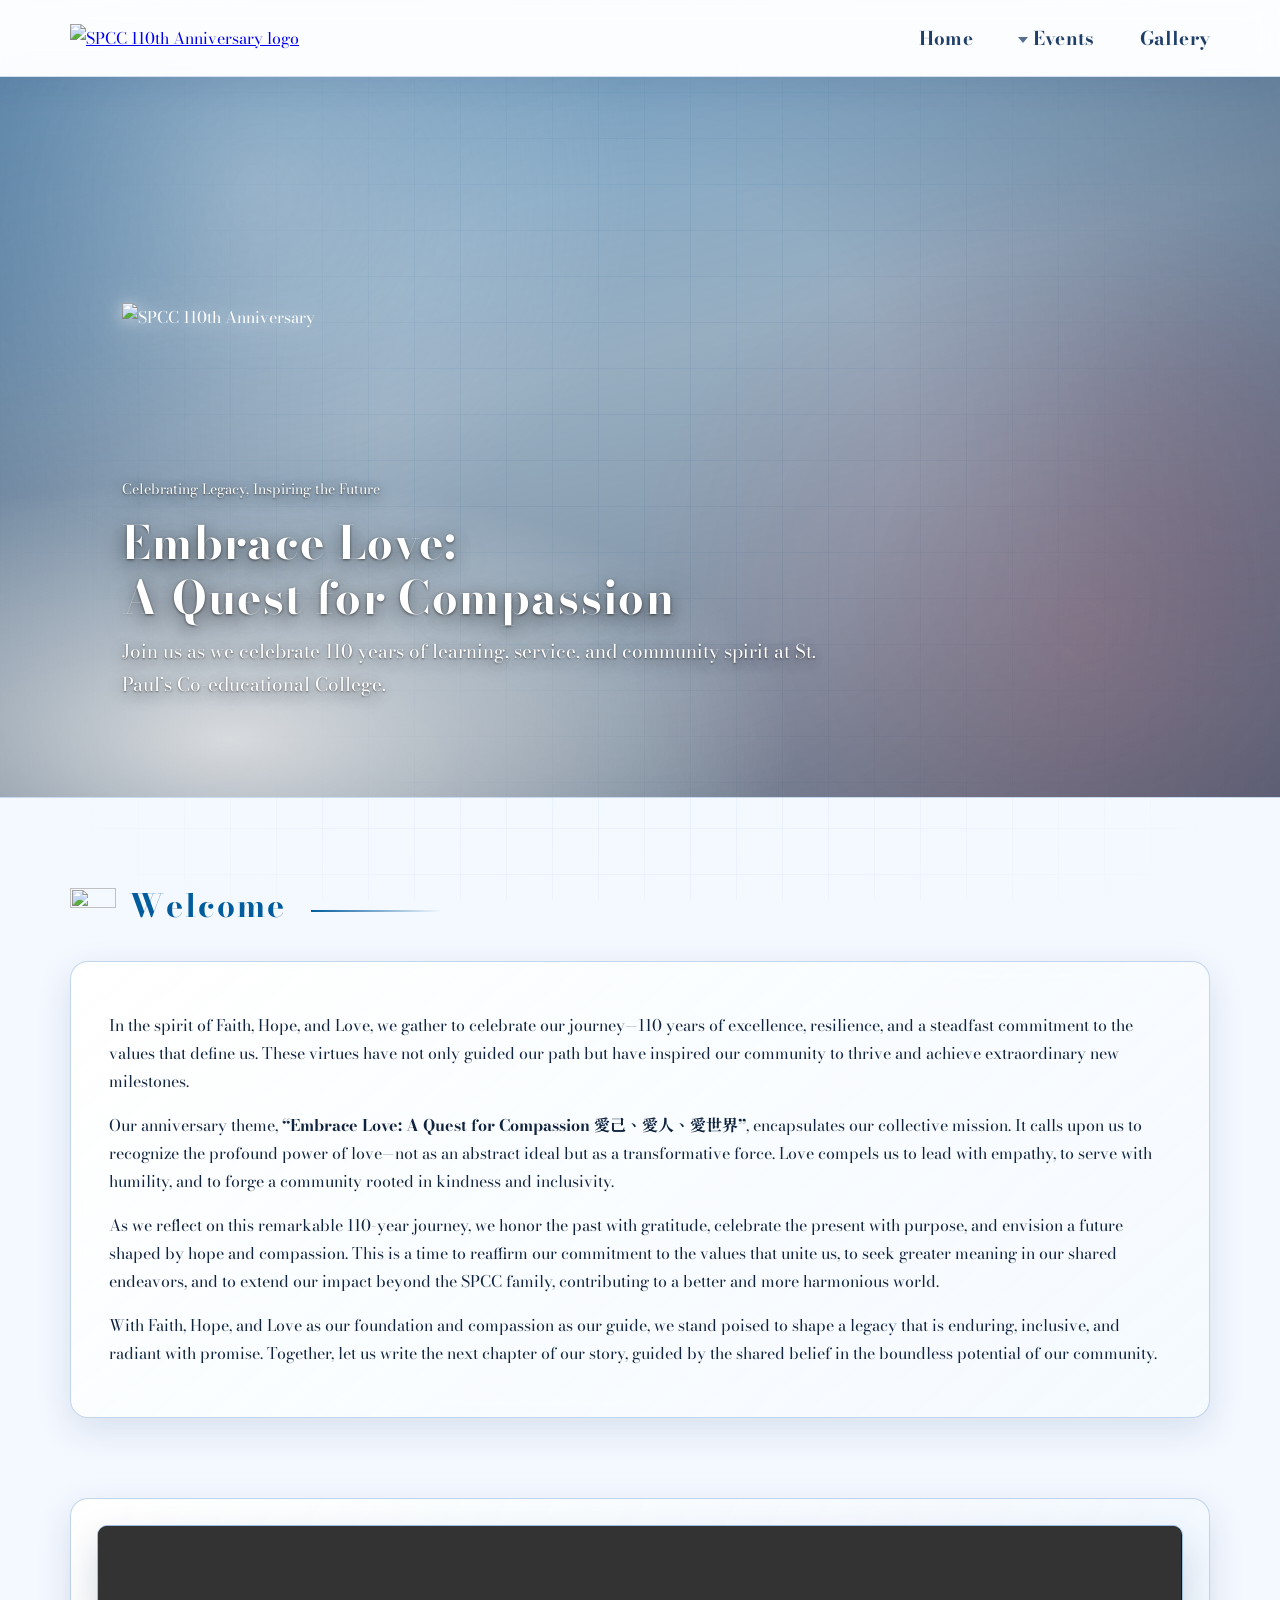
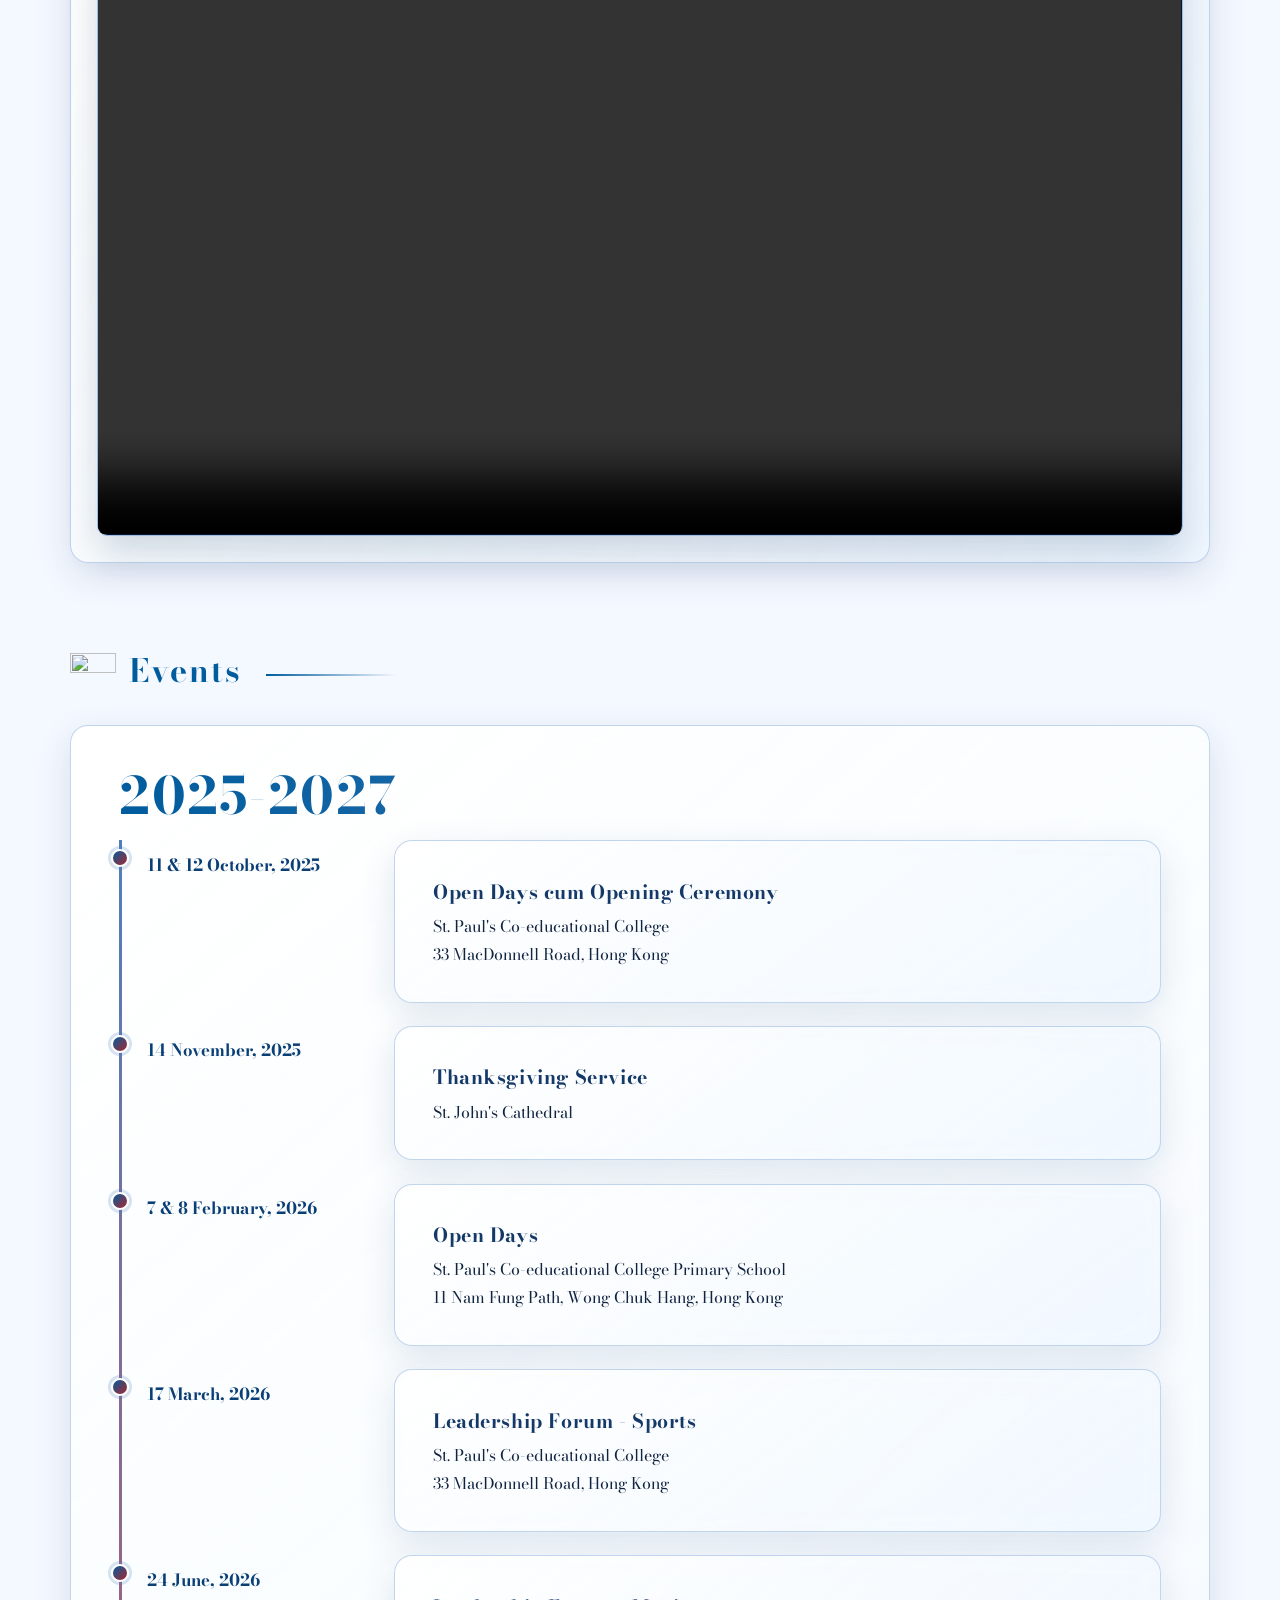
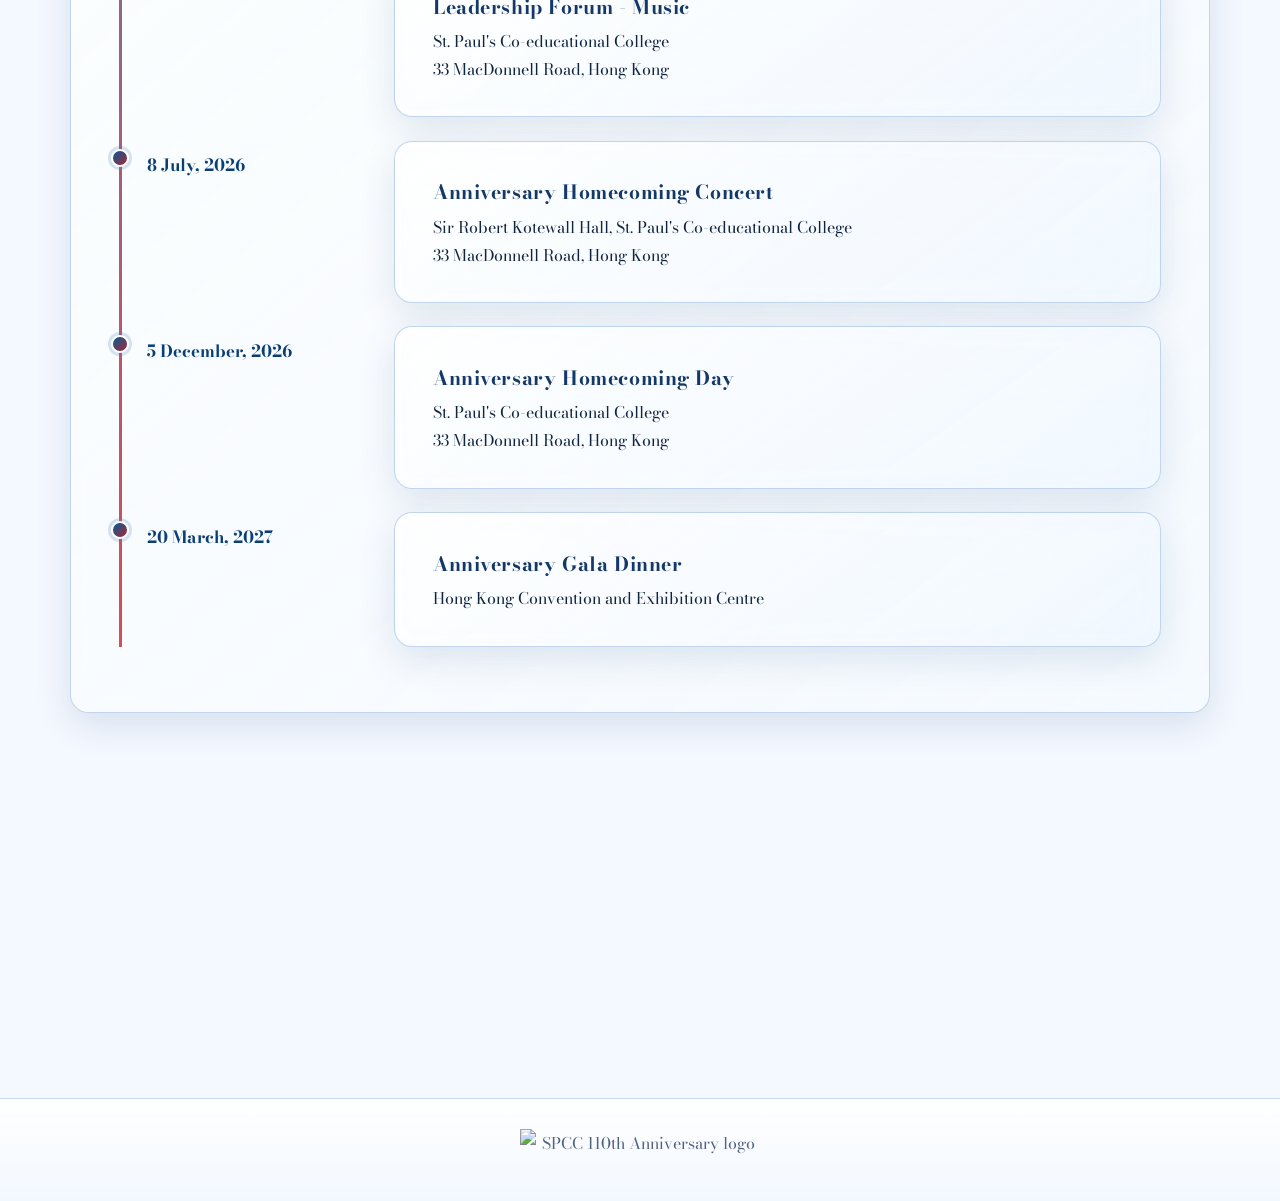
==== index.html @ d629d533 "1" ====
<!DOCTYPE html>
<html lang="zh-Hant">
<head>
  <meta charset="UTF-8" />
  <meta name="viewport" content="width=device-width, initial-scale=1.0" />
  <meta http-equiv="Content-Language" content="zh-Hant,en" />
  <title>SPCC 110th Anniversary Celebrations</title>
  <link rel="preconnect" href="https://fonts.googleapis.com" />
  <link rel="preconnect" href="https://fonts.gstatic.com" crossorigin />
  <link
    href="https://fonts.googleapis.com/css2?family=Bodoni+Moda:ital,opsz,wght@0,6..96,400;0,6..96,500;0,6..96,600;0,6..96,700;1,6..96,400&family=Noto+Serif+HK:wght@400;500;600;700&display=swap"
    rel="stylesheet"
  />
  <link rel="icon" type="image/png" href="assets/branding/logo-square-red.png" />
  <link rel="shortcut icon" href="assets/branding/logo-square-red.png" />
  <link rel="apple-touch-icon" href="assets/branding/logo-square-red.png" />
  <link rel="stylesheet" href="styles.css" />
</head>
<body>
  <div class="bg-orb orb-one" aria-hidden="true"></div>
  <div class="bg-orb orb-two" aria-hidden="true"></div>
  <div class="bg-grid" aria-hidden="true"></div>

  <header class="site-header">
    <div class="nav-backdrop" aria-hidden="true"></div>
    <div class="container header-inner">
      <a class="brand" href="index.html" aria-label="Go to home page">
        <img
          class="brand-logo"
          src="assets/branding/logo-wide.png"
          alt="SPCC 110th Anniversary logo"
        />
      </a>
      <button
        type="button"
        class="nav-toggle"
        id="nav-toggle"
        aria-expanded="false"
        aria-controls="site-nav"
        aria-label="Open menu"
      >
        <span class="nav-toggle-bars" aria-hidden="true">
          <span></span>
          <span></span>
          <span></span>
        </span>
      </button>
      <nav id="site-nav" class="main-nav" aria-label="Primary">
        <a href="index.html">Home</a>
        <div class="nav-dropdown">
          <button
            type="button"
            class="nav-dropdown-trigger"
            aria-haspopup="true"
            aria-expanded="false"
            aria-controls="events-submenu"
          >
            Events
          </button>
          <ul id="events-submenu" class="nav-dropdown-menu" role="list">
            <li><a href="openday.html">Open Day</a></li>
            <li><a href="leadershipforum-sports.html">Leadership Forum &mdash; Sports</a></li>
            <li><a href="leadershipforum-music.html">Leadership Forum &mdash; Music</a></li>
            <li><span class="nav-dropdown-note">Anniversary Homecoming Concert (coming soon)</span></li>
            
          </ul>
        </div>
        <a href="gallery/index.html">Gallery</a>
      </nav>
    </div>
  </header>

  <main>
    <section class="hero reveal is-visible">
      <div class="overlay"></div>
      <div class="container hero-content">
        <img
          class="hero-mark"
          src="assets/branding/logo-square-red.png"
          alt="SPCC 110th Anniversary"
          width="3334"
          height="2638"
        />
        <p class="hero-kicker">Celebrating Legacy, Inspiring the Future</p>
        <h2>Embrace Love:<br />A Quest for Compassion</h2>
        <p>
          Join us as we celebrate 110 years of learning, service, and community
          spirit at St. Paul&rsquo;s Co-educational College.
        </p>
      </div>
    </section>

    <section id="welcome" class="container section reveal">
      <div class="section-title">
        <img
          class="section-title-icon"
          src="assets/branding/logo-square-red.png"
          alt=""
          width="64"
          height="51"
          decoding="async"
        />
        <h3>Welcome</h3>
      </div>
      <article class="card welcome-card">
        <p>
          In the spirit of Faith, Hope, and Love, we gather to celebrate our
          journey&mdash;110 years of excellence, resilience, and a steadfast
          commitment to the values that define us. These virtues have not only
          guided our path but have inspired our community to thrive and achieve
          extraordinary new milestones.
        </p>
        <p>
          Our anniversary theme,
          <strong lang="zh-Hant">&ldquo;Embrace Love: A Quest for Compassion 愛己、愛人、愛世界&rdquo;</strong>,
          encapsulates our collective mission. It calls upon us to recognize the
          profound power of love&mdash;not as an
          abstract ideal but as a transformative force. Love compels us to lead
          with empathy, to serve with humility, and to forge a community rooted
          in kindness and inclusivity.
        </p>
        <p>
          As we reflect on this remarkable 110-year journey, we honor the past
          with gratitude, celebrate the present with purpose, and envision a
          future shaped by hope and compassion. This is a time to reaffirm our
          commitment to the values that unite us, to seek greater meaning in
          our shared endeavors, and to extend our impact beyond the SPCC
          family, contributing to a better and more harmonious world.
        </p>
        <p>
          With Faith, Hope, and Love as our foundation and compassion as our
          guide, we stand poised to shape a legacy that is enduring, inclusive,
          and radiant with promise. Together, let us write the next chapter of
          our story, guided by the shared belief in the boundless potential of
          our community.
        </p>
      </article>
    </section>

    <section class="container section reveal" id="theme-song">
      <div class="card video-card">
        <div class="video-wrapper">
          <video
            autoplay
            muted
            controls
            playsinline
            preload="metadata"
            title="SPCC 110th Anniversary Theme Song"
          >
            <source
              src="assets/Embrace%20love%20website%20final.mp4"
              type="video/mp4"
            />
          </video>
        </div>
      </div>
    </section>

    <section id="events-preview" class="container section reveal">
      <div class="section-title">
        <img
          class="section-title-icon"
          src="assets/branding/logo-square-red.png"
          alt=""
          width="64"
          height="51"
          decoding="async"
        />
        <h3>Events</h3>
      </div>
      <article class="card">
        <h4 class="events-range">2025-2027</h4>
        <ol class="timeline events-timeline">
          <li class="timeline-item">
            <div class="timeline-date">11 &amp; 12 October, 2025</div>
            <div class="timeline-content card">
              <h4>Open Days cum Opening Ceremony</h4>
              <p>St. Paul's Co-educational College<br />33 MacDonnell Road, Hong Kong</p>
            </div>
          </li>
          <li class="timeline-item">
            <div class="timeline-date">14 November, 2025</div>
            <div class="timeline-content card">
              <h4>Thanksgiving Service</h4>
              <p>St. John's Cathedral</p>
            </div>
          </li>
          <li class="timeline-item">
            <div class="timeline-date">7 &amp; 8 February, 2026</div>
            <div class="timeline-content card">
              <h4>Open Days</h4>
              <p>
                St. Paul's Co-educational College Primary School<br />11 Nam Fung Path, Wong Chuk Hang,
                Hong Kong
              </p>
            </div>
          </li>
          <li class="timeline-item">
            <div class="timeline-date">17 March, 2026</div>
            <div class="timeline-content card">
              <h4>Leadership Forum - Sports</h4>
              <p>St. Paul's Co-educational College<br />33 MacDonnell Road, Hong Kong</p>
            </div>
          </li>
          <li class="timeline-item">
            <div class="timeline-date">24 June, 2026</div>
            <div class="timeline-content card">
              <h4>Leadership Forum - Music</h4>
              <p>St. Paul's Co-educational College<br />33 MacDonnell Road, Hong Kong</p>
            </div>
          </li>
          <li class="timeline-item">
            <div class="timeline-date">8 July, 2026</div>
            <div class="timeline-content card">
              <h4>Anniversary Homecoming Concert</h4>
              <p>
                Sir Robert Kotewall Hall, St. Paul's Co-educational College<br />33 MacDonnell Road,
                Hong Kong
              </p>
            </div>
          </li>
          <li class="timeline-item">
            <div class="timeline-date">5 December, 2026</div>
            <div class="timeline-content card">
              <h4>Anniversary Homecoming Day</h4>
              <p>St. Paul's Co-educational College<br />33 MacDonnell Road, Hong Kong</p>
            </div>
          </li>
          <li class="timeline-item">
            <div class="timeline-date">20 March, 2027</div>
            <div class="timeline-content card">
              <h4>Anniversary Gala Dinner</h4>
              <p>Hong Kong Convention and Exhibition Centre</p>
            </div>
          </li>
        </ol>
      </article>
    </section>

    <section id="contact" class="section section-contact reveal" aria-label="Contact">
      <div class="section-contact__panel">
        <div class="contact-split">
          <div class="contact-split__brand">
            <img
              class="contact-official-logo"
              src="assets/branding/logo-footer-spcc.png"
              alt="St. Paul&rsquo;s Co-educational College &mdash; official emblem and name"
              width="890"
              height="340"
            />
          </div>
          <div class="contact-split__info">
            <ul class="contact-list">
              <li>
                <span class="contact-icon" aria-hidden="true">
                  <svg xmlns="http://www.w3.org/2000/svg" width="22" height="22" viewBox="0 0 24 24" fill="none" stroke="currentColor" stroke-width="2" stroke-linecap="round" stroke-linejoin="round"><path d="M20 10c0 6-8 12-8 12s-8-6-8-12a8 8 0 0 1 16 0Z"/><circle cx="12" cy="10" r="3"/></svg>
                </span>
                <span>33 MacDonnell Road</span>
              </li>
              <li>
                <span class="contact-icon" aria-hidden="true">
                  <svg xmlns="http://www.w3.org/2000/svg" width="22" height="22" viewBox="0 0 24 24" fill="none" stroke="currentColor" stroke-width="2" stroke-linecap="round" stroke-linejoin="round"><rect width="20" height="16" x="2" y="4" rx="2"/><path d="m22 7-8.97 5.7a1.94 1.94 0 0 1-2.06 0L2 7"/></svg>
                </span>
                <a href="mailto:spcc110@spcc.edu.hk">spcc110@spcc.edu.hk</a>
              </li>
              <li>
                <span class="contact-icon" aria-hidden="true">
                  <svg xmlns="http://www.w3.org/2000/svg" width="22" height="22" viewBox="0 0 24 24" fill="none" stroke="currentColor" stroke-width="2" stroke-linecap="round" stroke-linejoin="round"><circle cx="12" cy="12" r="10"/><path d="M12 2a14.5 14.5 0 0 0 0 20 14.5 14.5 0 0 0 0-20"/><path d="M2 12h20"/></svg>
                </span>
                <a href="https://spcc.edu.hk" target="_blank" rel="noopener noreferrer">spcc.edu.hk</a>
              </li>
            </ul>
          </div>
        </div>
      </div>
    </section>
  </main>

  <footer class="site-footer">
    <div class="container">
      <img
        class="footer-logo"
        src="assets/branding/logo-wide.png"
        alt="SPCC 110th Anniversary logo"
      />
    </div>
  </footer>

  <script src="script.js"></script>
</body>
</html>
---- styles.css ----
:root {
  --bg: #f4f8ff;
  --text: #10233f;
  --muted: #4f6180;
  --primary: #005c9d;
  --primary-light: #4e7fbb;
  --primary-deep: #0a3f76;
  --accent: #a8262f;
  --accent-soft: #d54d5a;
  --surface: #ffffff;
  --line: #c8d9f0;
  --font-bodoni: "Bodoni Moda", "Bodoni MT", "Libre Bodoni", Didot,
    "PingFang TC", "Microsoft JhengHei", "Noto Serif HK", serif;
  --font-body: var(--font-bodoni);
  /* Slower, softer motion (scroll reveals, hero, UI) */
  --motion-reveal: 1200ms;
  --motion-reveal-ease: cubic-bezier(0.2, 1, 0.22, 1);
  --motion-hero-enter: 1400ms;
  --motion-hero-enter-ease: cubic-bezier(0.23, 1, 0.32, 1);
  --motion-logo-float: 10s;
  --motion-drift: 28s;
  --motion-tab-panel: 450ms;
  --motion-nav-drawer: 420ms;
  --motion-nav-fade: 340ms;
  --motion-nav-dropdown: 320ms;
  --motion-card-hover: 420ms;
  --motion-header: 380ms;
}

* {
  box-sizing: border-box;
}

body {
  margin: 0;
  font-family: var(--font-body);
  font-weight: 400;
  color: var(--text);
  background-color: var(--bg);
  background-image: linear-gradient(rgba(244, 248, 255, 0.46), rgba(244, 248, 255, 0.52)),
    url("assets/branding/theme-bg-blue.png");
  background-repeat: no-repeat, repeat;
  background-size: auto, 560px auto;
  background-attachment: scroll, scroll;
  background-position: center top, left top;
  line-height: 1.75;
  overflow-x: hidden;
  scroll-behavior: smooth;
  text-rendering: optimizeLegibility;
}

h1,
h2,
h3,
h4 {
  font-family: var(--font-bodoni);
  font-weight: 700;
  letter-spacing: 0.03em;
}

.container {
  width: 100%;
  max-width: min(1140px, 94vw);
  margin: 0 auto;
  padding-left: clamp(1.5rem, 5.5vw, 3.25rem);
  padding-right: clamp(1.5rem, 5.5vw, 3.25rem);
  box-sizing: border-box;
}

.bg-orb {
  position: fixed;
  z-index: -3;
  filter: blur(60px);
  opacity: 0.1;
  pointer-events: none;
  animation: drift var(--motion-drift) ease-in-out infinite alternate;
}

.orb-one {
  width: 340px;
  height: 340px;
  left: -120px;
  top: 90px;
  background: radial-gradient(circle, #1f8fff 0%, #005c9d 52%, transparent 70%);
}

.orb-two {
  width: 370px;
  height: 370px;
  right: -140px;
  top: 280px;
  background: radial-gradient(circle, #d73a45 0%, #a8262f 55%, transparent 74%);
  animation-delay: 3s;
}

.bg-grid {
  position: fixed;
  inset: 0;
  z-index: -4;
  background-image: linear-gradient(rgba(0, 92, 157, 0.06) 1px, transparent 1px),
    linear-gradient(90deg, rgba(0, 92, 157, 0.06) 1px, transparent 1px);
  background-size: 46px 46px;
  mask-image: radial-gradient(circle at center, black 30%, transparent 90%);
  pointer-events: none;
}

.site-header {
  position: sticky;
  top: 0;
  z-index: 20;
  background: rgba(255, 255, 255, 0.72);
  backdrop-filter: blur(14px);
  border-bottom: 1px solid rgba(200, 217, 240, 0.8);
  box-shadow: 0 12px 28px rgba(26, 66, 118, 0.08);
  transition: background var(--motion-header) ease, border-color var(--motion-header) ease;
}

.header-inner {
  display: flex;
  justify-content: space-between;
  align-items: center;
  padding: clamp(1rem, 2.2vw, 1.35rem) 0;
  gap: 1.15rem;
}

.brand {
  display: flex;
  align-items: center;
  gap: 0.5rem;
}

.brand-logo {
  display: block;
  width: min(270px, 50vw);
  height: auto;
}

.main-nav {
  display: flex;
  gap: clamp(1.5rem, 3.8vw, 2.85rem);
  flex-wrap: wrap;
  align-items: center;
}

.main-nav a {
  font-family: var(--font-body);
  letter-spacing: 0.01em;
  text-decoration: none;
  color: #1f3f69;
  font-weight: 700;
  font-size: clamp(1.05rem, 2.2vw, 1.18rem);
  position: relative;
  transition: color var(--motion-nav-dropdown) ease, transform var(--motion-nav-dropdown) ease;
}

.main-nav > a {
  padding: 0.4rem 0.35rem;
  margin: -0.4rem -0.35rem;
}

.main-nav a::after {
  content: "";
  position: absolute;
  left: 0;
  bottom: -0.18rem;
  width: 100%;
  height: 2px;
  border-radius: 999px;
  transform: scaleX(0);
  transform-origin: left;
  background: linear-gradient(90deg, var(--primary), var(--accent));
  transition: transform var(--motion-nav-dropdown) ease;
}

.main-nav a:hover,
.main-nav a.nav-active {
  color: var(--primary);
  transform: translateY(-1px);
}

.main-nav a:hover::after,
.main-nav a.nav-active::after {
  transform: scaleX(1);
}

.nav-dropdown {
  position: relative;
}

.nav-dropdown-trigger {
  display: inline-flex;
  align-items: center;
  gap: 0.28rem;
}

.main-nav .nav-dropdown-trigger {
  font-family: var(--font-body);
  letter-spacing: 0.01em;
  color: #1f3f69;
  font-weight: 700;
  font-size: clamp(1.05rem, 2.2vw, 1.18rem);
  transition: color var(--motion-nav-dropdown) ease, transform var(--motion-nav-dropdown) ease;
}

button.nav-dropdown-trigger {
  appearance: none;
  margin: 0;
  border: 0;
  background: none;
  cursor: pointer;
  text-align: inherit;
}

.main-nav .nav-dropdown .nav-dropdown-trigger {
  padding: 0.4rem 0.35rem;
  margin: -0.4rem -0.35rem;
}

.nav-dropdown:hover .nav-dropdown-trigger,
.nav-dropdown:focus-within .nav-dropdown-trigger {
  color: var(--primary);
  transform: translateY(-1px);
}

.nav-dropdown-trigger::before {
  content: "";
  width: 0;
  height: 0;
  border-left: 5px solid transparent;
  border-right: 5px solid transparent;
  border-top: 6px solid currentColor;
  margin-top: 0.12em;
  opacity: 0.75;
}

.nav-dropdown-menu {
  position: absolute;
  left: 0;
  top: calc(100% + 0.35rem);
  margin: 0;
  padding: 0.55rem 0;
  min-width: 14rem;
  list-style: none;
  background: var(--surface);
  border: 1px solid var(--line);
  border-radius: 0.65rem;
  box-shadow: 0 14px 36px rgba(26, 66, 118, 0.14);
  opacity: 0;
  visibility: hidden;
  transform: translateY(4px);
  pointer-events: none;
  transition:
    opacity var(--motion-nav-dropdown) ease,
    transform var(--motion-nav-dropdown) ease,
    visibility var(--motion-nav-dropdown) step-end;
  z-index: 40;
}

.nav-dropdown:hover .nav-dropdown-menu,
.nav-dropdown:focus-within .nav-dropdown-menu {
  opacity: 1;
  visibility: visible;
  transform: translateY(0);
  pointer-events: auto;
  transition:
    opacity var(--motion-nav-dropdown) ease,
    transform var(--motion-nav-dropdown) ease,
    visibility 0s step-start;
}

.nav-dropdown-menu a {
  display: block;
  margin: 0;
  padding: 0.55rem 1.15rem;
  font-family: var(--font-body);
  letter-spacing: 0.01em;
  font-size: clamp(1rem, 2vw, 1.08rem);
  font-weight: 500;
  color: #2a4a72;
  transform: none;
}

.nav-dropdown-menu a::after {
  display: none;
}

.nav-dropdown-menu a:hover,
.nav-dropdown-menu a:focus-visible {
  color: var(--primary);
  background: rgba(0, 92, 157, 0.06);
}

.nav-dropdown-menu a.nav-active {
  color: var(--primary);
  background: rgba(0, 92, 157, 0.08);
}

.nav-dropdown-note {
  display: block;
  margin: 0;
  padding: 0.55rem 1.15rem;
  font-family: var(--font-body);
  letter-spacing: 0.01em;
  font-size: clamp(1rem, 2vw, 1.08rem);
  font-weight: 500;
  color: #6a7f9d;
  cursor: default;
}

.nav-toggle,
.nav-backdrop {
  display: none;
}

.nav-toggle {
  box-sizing: border-box;
  align-items: center;
  justify-content: center;
  width: 2.75rem;
  height: 2.75rem;
  padding: 0;
  border: 1px solid rgba(200, 217, 240, 0.95);
  border-radius: 10px;
  background: rgba(255, 255, 255, 0.96);
  cursor: pointer;
  flex-shrink: 0;
  touch-action: manipulation;
  transition: border-color var(--motion-nav-fade) ease, box-shadow var(--motion-nav-fade) ease;
}

.nav-toggle:hover {
  border-color: #82afd9;
  box-shadow: 0 6px 16px rgba(18, 70, 132, 0.12);
}

.nav-toggle-bars {
  display: flex;
  width: 1.35rem;
  flex-direction: column;
  justify-content: space-between;
  gap: 5px;
}

.nav-toggle-bars > span {
  display: block;
  height: 2px;
  width: 100%;
  border-radius: 1px;
  background: var(--primary-deep);
  transition: transform var(--motion-nav-fade) ease, opacity var(--motion-nav-fade) ease;
  transform-origin: center;
}

.site-header.nav-open .nav-toggle-bars > span:nth-child(1) {
  transform: translateY(7px) rotate(45deg);
}

.site-header.nav-open .nav-toggle-bars > span:nth-child(2) {
  opacity: 0;
}

.site-header.nav-open .nav-toggle-bars > span:nth-child(3) {
  transform: translateY(-7px) rotate(-45deg);
}

.nav-backdrop {
  position: fixed;
  inset: 0;
  z-index: 230;
  background: rgba(10, 35, 63, 0.42);
  opacity: 0;
  visibility: hidden;
  pointer-events: none;
  transition:
    opacity var(--motion-nav-fade) ease,
    visibility var(--motion-nav-fade) step-end;
}

.site-header.nav-open .nav-backdrop {
  opacity: 1;
  visibility: visible;
  pointer-events: auto;
  transition:
    opacity var(--motion-nav-fade) ease,
    visibility 0s step-start;
}

body.nav-open {
  overflow: hidden;
}

@media (max-width: 900px) {
  .site-header {
    z-index: 200;
  }

  .nav-toggle,
  .nav-backdrop {
    display: block;
  }

  .nav-toggle {
    display: inline-flex;
    position: relative;
    z-index: 260;
  }

  .header-inner {
    flex-direction: row;
    flex-wrap: nowrap;
    align-items: center;
    justify-content: space-between;
    position: relative;
    z-index: 250;
    gap: 0.75rem;
  }

  .brand-logo {
    width: min(200px, 58vw);
  }

  .main-nav {
    position: fixed;
    top: 0;
    right: 0;
    width: min(20.5rem, 88vw);
    height: 100vh;
    height: 100dvh;
    margin: 0;
    padding: 5.5rem clamp(1.35rem, 4.5vw, 1.85rem) 2.35rem;
    flex-direction: column;
    flex-wrap: nowrap;
    align-items: stretch;
    justify-content: flex-start;
    gap: 0;
    background: rgba(255, 255, 255, 0.98);
    border-left: 1px solid var(--line);
    box-shadow: -12px 0 44px rgba(8, 43, 88, 0.2);
    z-index: 240;
    transform: translateX(100%);
    transition: transform var(--motion-nav-drawer) cubic-bezier(0.23, 1, 0.32, 1);
    overflow-y: auto;
    overscroll-behavior: contain;
    -webkit-overflow-scrolling: touch;
  }

  .site-header.nav-open .main-nav {
    transform: translateX(0);
  }

  .main-nav > a {
    margin: 0;
    padding: 1rem 0.85rem;
    border-bottom: 1px solid rgba(200, 217, 240, 0.75);
  }

  .main-nav > a:last-of-type {
    border-bottom: none;
  }

  .main-nav a:hover,
  .main-nav a.nav-active {
    transform: none;
  }

  .main-nav a::after {
    display: none;
  }

  .nav-dropdown {
    width: 100%;
    border-bottom: 1px solid rgba(200, 217, 240, 0.75);
  }

  .nav-dropdown-trigger {
    display: flex;
    width: 100%;
    box-sizing: border-box;
    margin: 0;
    padding: 1rem 0.85rem;
    justify-content: space-between;
    align-items: center;
  }

  .nav-dropdown-menu {
    position: static;
    opacity: 1;
    visibility: visible;
    transform: none;
    pointer-events: auto;
    box-shadow: none;
    border: none;
    border-radius: 0;
    background: rgba(0, 92, 157, 0.06);
    min-width: 0;
    margin: 0;
    padding: 0.35rem 0 1rem;
  }

  .nav-dropdown-menu a {
    padding: 0.65rem 0.85rem 0.65rem 1.5rem;
    font-size: 1rem;
  }

  .nav-dropdown:hover .nav-dropdown-menu,
  .nav-dropdown:focus-within .nav-dropdown-menu {
    opacity: 1;
    visibility: visible;
    transform: none;
    pointer-events: auto;
  }

  .tabs {
    flex-direction: column;
    align-items: stretch;
  }

  .tab-btn {
    display: inline-flex;
    width: 100%;
    justify-content: center;
    text-align: center;
  }
}

.hero {
  position: relative;
  background: linear-gradient(
      165deg,
      rgba(0, 92, 157, 0.52) 0%,
      rgba(0, 52, 92, 0.38) 42%,
      rgba(28, 48, 72, 0.62) 100%
    ),
    url("assets/branding/hero-campus.png") center / cover;
  color: #fff;
  border-bottom: 1px solid var(--line);
  min-height: 56.25vw;
  max-height: 100svh;
  overflow: hidden;
}

.hero.hero--compact {
  min-height: clamp(220px, 34vw, 360px);
}

.hero.hero--compact .hero-content {
  padding-top: clamp(2.4rem, 4.8vw, 3.5rem);
  padding-bottom: clamp(1.8rem, 4.5vw, 2.8rem);
}

/* Full-width banner image only — no gradient overlay or hero copy */
.hero.hero--image-only {
  background: none;
  min-height: 0;
  max-height: none;
  padding: 0;
  line-height: 0;
  overflow: hidden;
}

.hero-banner-img {
  display: block;
  width: 100%;
  height: auto;
}

.overlay {
  position: absolute;
  inset: 0;
  background:
    radial-gradient(circle at 20% 15%, rgba(255, 255, 255, 0.26), transparent 32%),
    radial-gradient(circle at 85% 78%, rgba(213, 77, 90, 0.2), transparent 38%),
    radial-gradient(ellipse 85% 70% at 18% 92%, rgba(255, 252, 248, 0.72), transparent 52%),
    radial-gradient(circle at center, transparent 35%, rgba(2, 24, 58, 0.28));
}

.hero-content {
  position: relative;
  min-height: inherit;
  display: flex;
  flex-direction: column;
  justify-content: flex-end;
  /* Only vertical padding here — same node uses .container for horizontal gutters */
  padding-top: clamp(3.5rem, 7vw, 5.25rem);
  padding-bottom: clamp(2.75rem, 9vw, 6rem);
  animation: heroEnter var(--motion-hero-enter) var(--motion-hero-enter-ease);
}

.hero-mark {
  align-self: flex-start;
  width: min(200px, 44vw);
  height: auto;
  margin-bottom: 1rem;
  transform-origin: center;
  animation: floatLogo var(--motion-logo-float) ease-in-out infinite;
  filter: drop-shadow(0 2px 8px rgba(255, 255, 255, 0.55))
    drop-shadow(0 4px 20px rgba(255, 255, 255, 0.35));
}

.hero-kicker {
  display: block;
  margin: 0;
  padding: 0;
  font-size: 0.88rem;
  text-shadow:
    0 1px 2px rgba(0, 0, 0, 0.55),
    0 2px 12px rgba(0, 0, 0, 0.45),
    0 4px 24px rgba(4, 25, 55, 0.35);
}

.hero h2 {
  margin: 0.9rem 0 0.6rem;
  font-family: var(--font-bodoni);
  font-weight: 700;
  letter-spacing: 0.03em;
  font-size: clamp(1.85rem, 4vw, 2.85rem);
  max-width: 880px;
  line-height: 1.2;
  text-wrap: balance;
  text-shadow:
    0 1px 3px rgba(0, 0, 0, 0.55),
    0 4px 18px rgba(0, 0, 0, 0.45),
    0 10px 36px rgba(0, 0, 0, 0.35);
}

.hero-content > p:not(.hero-kicker) {
  margin: 0;
  max-width: 700px;
  font-size: clamp(1rem, 1.8vw, 1.18rem);
  text-shadow:
    0 1px 2px rgba(0, 0, 0, 0.5),
    0 3px 14px rgba(0, 0, 0, 0.4),
    0 6px 22px rgba(4, 25, 55, 0.3);
}

.section {
  padding: clamp(3.75rem, 6.5vw, 5rem) 0 0;
}

main > .section:first-of-type {
  padding-top: clamp(3.5rem, 7vw, 5.25rem);
}

.section-contact {
  width: 100%;
  max-width: none;
  margin-left: 0;
  margin-right: 0;
  padding-left: 0;
  padding-right: 0;
}

.section-contact__panel {
  width: 100%;
  margin-top: 0;
  padding: clamp(2rem, 5vw, 3.25rem) clamp(1.5rem, 6vw, 4rem);
  background: linear-gradient(180deg, rgba(0, 92, 157, 0.09), rgba(244, 248, 255, 0.65));
  border-top: 1px solid var(--line);
  border-bottom: 1px solid var(--line);
}

.contact-split {
  display: grid;
  grid-template-columns: 1fr 1fr;
  gap: clamp(1.75rem, 5vw, 3.5rem);
  align-items: center;
  justify-items: stretch;
  width: 100%;
}

.contact-split__brand {
  display: flex;
  justify-content: center;
  align-items: center;
  width: 100%;
}

.contact-official-logo {
  display: block;
  width: min(280px, 42vw);
  max-width: 100%;
  height: auto;
}

.contact-split__info {
  display: flex;
  flex-direction: column;
  align-items: flex-start;
  justify-content: center;
  width: 100%;
  text-align: left;
}

.contact-split__info .contact-list {
  margin: 0;
  max-width: 28rem;
  width: 100%;
}

.contact-split__info .contact-list li {
  justify-content: flex-start;
}

.contact-list {
  list-style: none;
  margin: 0;
  padding: 0;
  max-width: 36rem;
}

.contact-list li {
  display: flex;
  align-items: flex-start;
  gap: 0.9rem;
  margin-bottom: 1.15rem;
  font-size: 1.05rem;
  color: var(--text);
}

.contact-list li:last-child {
  margin-bottom: 0;
}

.contact-icon {
  flex-shrink: 0;
  margin-top: 0.12rem;
  color: var(--primary);
  line-height: 0;
}

.contact-icon svg {
  display: block;
}

.contact-list a {
  color: var(--text);
  text-decoration: none;
  font-weight: 500;
  border-bottom: 1px solid rgba(0, 92, 157, 0.25);
  transition: color var(--motion-nav-fade) ease, border-color var(--motion-nav-fade) ease;
}

.contact-list a:hover {
  color: var(--primary);
  border-bottom-color: var(--primary);
}

.section-title {
  display: flex;
  flex-direction: row;
  flex-wrap: wrap;
  align-items: center;
  gap: 0.85rem;
  margin-bottom: clamp(1.25rem, 2.5vw, 1.65rem);
}

.section-title-icon {
  display: block;
  width: clamp(2rem, 5vw, 2.85rem);
  height: auto;
  flex-shrink: 0;
  object-fit: contain;
}

.section-title h3 {
  margin: 0;
  font-family: var(--font-bodoni);
  font-weight: 700;
  font-style: normal;
  color: var(--primary);
  font-size: clamp(1.45rem, 2.6vw, 2rem);
  letter-spacing: 0.06em;
  position: relative;
  display: inline-block;
  padding-right: 1.3rem;
}

.section-title h3::after {
  content: "";
  position: absolute;
  left: calc(100% + 0.3rem);
  top: 58%;
  width: clamp(70px, 13vw, 130px);
  height: 2px;
  background: linear-gradient(90deg, var(--primary), transparent);
  transform: translateY(-50%);
}

.card {
  background: linear-gradient(140deg, rgba(255, 255, 255, 0.94), rgba(244, 250, 255, 0.82));
  border: 1px solid rgba(171, 197, 230, 0.72);
  border-radius: 18px;
  padding: clamp(1.35rem, 3.2vw, 2.1rem) clamp(1.5rem, 3.8vw, 2.35rem);
  box-shadow: 0 12px 36px rgba(10, 61, 118, 0.12);
  backdrop-filter: blur(10px);
  transition:
    transform var(--motion-card-hover) ease,
    border-color var(--motion-card-hover) ease,
    box-shadow var(--motion-card-hover) ease;
}

.card:hover {
  transform: translateY(-6px);
  border-color: #82afd9;
  box-shadow: 0 20px 44px rgba(14, 58, 112, 0.18);
}

.video-card {
  padding: clamp(1.1rem, 2.8vw, 1.65rem);
  background: linear-gradient(120deg, rgba(255, 255, 255, 0.93), rgba(237, 246, 255, 0.8));
}

.video-wrapper {
  position: relative;
  aspect-ratio: 16 / 9;
  overflow: hidden;
  border-radius: 10px;
  border: 1px solid #9dbde3;
  box-shadow: 0 18px 38px rgba(8, 43, 88, 0.18);
}

.video-wrapper iframe,
.video-wrapper video {
  position: absolute;
  inset: 0;
  width: 100%;
  height: 100%;
  border: 0;
  display: block;
  object-fit: contain;
  background: #0a1628;
}

.timeline {
  list-style: none;
  margin: 1.65rem 0 0;
  padding: 0;
  border-left: 3px solid transparent;
  border-image: linear-gradient(to bottom, var(--primary-light), var(--accent-soft)) 1;
}

.timeline-item {
  position: relative;
  margin: 0 0 1.45rem 1.1rem;
  padding-left: 0.75rem;
}

.timeline-item::before {
  content: "";
  position: absolute;
  left: -1.5rem;
  top: 0.55rem;
  width: 14px;
  height: 14px;
  border-radius: 50%;
  border: 2px solid #ffffff;
  background: linear-gradient(135deg, var(--primary), var(--accent));
  box-shadow: 0 0 0 3px rgba(78, 127, 187, 0.22);
}

.timeline-date {
  font-weight: 700;
  color: var(--primary-deep);
  margin-bottom: 0.35rem;
}

.timeline-content h4 {
  margin: 0 0 0.2rem;
  font-size: 1.22rem;
  color: #143867;
}

.timeline-content p {
  margin: 0;
}

.events-range {
  margin: 0 0 1.1rem;
  font-size: clamp(2rem, 5vw, 3.2rem);
  line-height: 1.05;
  color: transparent;
  background: linear-gradient(90deg, var(--primary), var(--primary-light));
  -webkit-background-clip: text;
  background-clip: text;
}

.events-timeline {
  margin-top: 1rem;
}

#events-preview .timeline-item {
  display: grid;
  grid-template-columns: minmax(170px, 230px) minmax(0, 1fr);
  gap: 0.9rem 1.1rem;
  align-items: start;
  margin-left: 0.8rem;
}

#events-preview .timeline-date {
  margin-top: 0.85rem;
  margin-bottom: 0;
  font-size: 1.05rem;
  line-height: 1.35;
}

#events-preview .timeline-content {
  background: linear-gradient(145deg, rgba(255, 255, 255, 0.93), rgba(239, 247, 255, 0.83));
}

#events-preview > .card {
  padding: clamp(1.65rem, 3.8vw, 2.65rem) clamp(1.5rem, 4.5vw, 3rem);
}

.tabs {
  display: flex;
  flex-wrap: wrap;
  gap: 0.65rem;
  margin-bottom: 1.25rem;
}

.tab-btn {
  border: 1px solid var(--line);
  background: linear-gradient(180deg, #ffffff, #f0f7ff);
  color: #234a79;
  border-radius: 999px;
  padding: 0.62rem 1.35rem;
  cursor: pointer;
  font-weight: 700;
  box-shadow: 0 6px 16px rgba(18, 70, 132, 0.08);
}

.tab-btn.active {
  background: var(--accent);
  color: #fff;
  border-color: var(--accent);
}

.tab-btn[aria-disabled="true"] {
  opacity: 0.55;
  cursor: default;
  pointer-events: none;
}

.tab-panel h4 {
  margin: 0 0 0.5rem;
}

.tab-panel {
  opacity: 0;
  transform: translateY(8px) scale(0.995);
  transition: opacity var(--motion-tab-panel) ease, transform var(--motion-tab-panel) ease;
}

.tab-panel.active {
  opacity: 1;
  transform: translateY(0) scale(1);
}

.list {
  margin: 0;
  padding-left: 1.35rem;
}

.gallery-note {
  margin-top: 0;
  color: var(--muted);
}

.event-page-note {
  margin-top: 1rem;
}

/* ----- Past / completed event page template ----- */
.event-page > section.hero + section.section {
  padding-top: clamp(2.75rem, 5vw, 3.75rem);
}

.event-past-badge {
  display: inline-flex;
  align-items: center;
  width: fit-content;
  margin: 0;
  padding: 0.3rem 0.85rem;
  font-size: 0.7rem;
  font-weight: 700;
  letter-spacing: 0.14em;
  text-transform: uppercase;
  color: var(--primary-deep);
  background: rgba(0, 92, 157, 0.08);
  border: 1px solid rgba(0, 92, 157, 0.2);
  border-radius: 999px;
}

.event-meta-cards {
  display: grid;
  grid-template-columns: repeat(auto-fit, minmax(15.5rem, 1fr));
  gap: clamp(1rem, 3vw, 1.5rem);
}

.event-detail-card {
  display: flex;
  align-items: flex-start;
  gap: 1rem;
  margin: 0;
}

.event-detail-card__icon {
  flex-shrink: 0;
  display: grid;
  place-items: center;
  width: 3rem;
  height: 3rem;
  border-radius: 14px;
  background: rgba(0, 92, 157, 0.1);
  color: var(--primary);
  line-height: 0;
}

.event-detail-card__icon svg {
  display: block;
}

.event-detail-card__body {
  flex: 1;
  min-width: 0;
}

.event-detail-card__label {
  margin: 0 0 0.35rem;
  font-size: 0.68rem;
  font-weight: 700;
  letter-spacing: 0.1em;
  text-transform: uppercase;
  color: var(--muted);
}

.event-detail-card__value {
  margin: 0;
  font-size: clamp(1.05rem, 2.2vw, 1.2rem);
  font-weight: 600;
  color: var(--primary-deep);
  line-height: 1.5;
}

.event-open-day-aside {
  display: flex;
  flex-wrap: wrap;
  align-items: center;
  justify-content: center;
  gap: clamp(1.25rem, 4vw, 2.25rem);
}

.event-bear-figure {
  margin: 0;
  flex: 0 0 auto;
}

.event-bear-img {
  display: block;
  width: min(220px, 48vw);
  max-width: 100%;
  height: auto;
  filter: drop-shadow(0 10px 28px rgba(10, 61, 118, 0.14));
}

.event-open-day-aside .event-callout {
  flex: 1 1 min(18rem, 100%);
  max-width: 38rem;
}

.event-callout {
  margin: 0;
  padding: clamp(1.35rem, 3.5vw, 1.85rem) clamp(1.25rem, 4vw, 2rem);
  text-align: center;
  font-size: clamp(1.02rem, 2vw, 1.12rem);
  line-height: 1.65;
  color: var(--text);
  background: linear-gradient(180deg, rgba(255, 255, 255, 0.96), rgba(239, 247, 255, 0.9));
  border: 1px solid rgba(171, 197, 230, 0.72);
  border-radius: 16px;
  box-shadow: 0 10px 28px rgba(10, 61, 118, 0.08);
}

.event-callout p {
  margin: 0 auto;
  max-width: 40rem;
}

.event-text-link {
  color: var(--primary);
  font-weight: 700;
  text-decoration: none;
  border-bottom: 1px solid rgba(0, 92, 157, 0.28);
  transition: color var(--motion-nav-fade) ease, border-color var(--motion-nav-fade) ease;
}

.event-text-link:hover {
  color: var(--accent);
  border-bottom-color: rgba(168, 38, 47, 0.45);
}

/* ----- Leadership forum: moderator & speakers ----- */
.forum-intro {
  margin: 0;
  max-width: 46rem;
  font-size: clamp(1.02rem, 2vw, 1.1rem);
  line-height: 1.72;
  color: var(--text);
}

.forum-person-card {
  display: flex;
  align-items: flex-start;
  gap: 1.15rem;
  margin: 0;
}

.forum-person-card--moderator {
  max-width: 38rem;
  margin-inline: auto;
  border-left: 4px solid var(--primary-light);
  background: linear-gradient(90deg, rgba(0, 92, 157, 0.05), rgba(255, 255, 255, 0.96));
}

.forum-person-card__avatar {
  flex-shrink: 0;
  width: 4.5rem;
  height: 4.5rem;
  border-radius: 50%;
  overflow: hidden;
  display: grid;
  place-items: center;
  font-family: var(--font-bodoni);
  font-weight: 700;
  font-size: 0.95rem;
  letter-spacing: 0.06em;
  color: #fff;
  background: linear-gradient(145deg, var(--primary-deep), var(--primary-light));
  border: 2px solid rgba(255, 255, 255, 0.95);
  box-shadow: 0 8px 22px rgba(10, 61, 118, 0.14);
}

.forum-person-card__avatar img {
  display: block;
  width: 100%;
  height: 100%;
  object-fit: cover;
  object-position: center 22%;
  transform: scale(1.22);
  transform-origin: center;
}

.forum-person-card__avatar--patrick img {
  object-position: center 18%;
  transform: scale(1.08);
}

.forum-person-card__body {
  flex: 1;
  min-width: 0;
}

.forum-person-card__name {
  margin: 0 0 0.3rem;
  font-size: clamp(1.12rem, 2.2vw, 1.28rem);
  font-family: var(--font-bodoni);
  font-weight: 700;
  color: var(--primary-deep);
}

.forum-person-card__role {
  margin: 0 0 0.55rem;
  font-size: 0.94rem;
  font-weight: 600;
  color: var(--primary);
  line-height: 1.45;
}

.forum-person-card__bio {
  margin: 0;
  font-size: 0.96rem;
  color: var(--muted);
  line-height: 1.62;
}

.forum-speakers-intro {
  margin: 0 0 0.35rem;
}

.forum-speakers-grid {
  display: grid;
  grid-template-columns: repeat(2, minmax(0, 1fr));
  gap: clamp(1rem, 2.5vw, 1.35rem);
  margin-top: 0.65rem;
}

.gallery-grid {
  display: grid;
  grid-template-columns: repeat(3, minmax(0, 1fr));
  gap: clamp(0.85rem, 2.5vw, 1.15rem);
}

.gallery-item {
  aspect-ratio: 4 / 3;
  border: 1px dashed #7ea4cf;
  border-radius: 10px;
  background: #f6faff;
  color: #41689b;
  display: grid;
  place-items: center;
  text-align: center;
  padding: clamp(0.65rem, 2vw, 1rem);
  font-size: 0.95rem;
}

.gallery-item img {
  width: 100%;
  height: 100%;
  object-fit: cover;
  display: block;
  border-radius: 8px;
  cursor: zoom-in;
}

body.lightbox-open {
  overflow: hidden;
}

.lightbox[hidden] {
  display: none;
}

.lightbox {
  position: fixed;
  inset: 0;
  z-index: 600;
  display: grid;
  place-items: center;
  padding: clamp(0.9rem, 2.8vw, 1.6rem);
}

.lightbox-backdrop {
  position: absolute;
  inset: 0;
  background: rgba(7, 21, 41, 0.82);
  backdrop-filter: blur(2px);
}

.lightbox-dialog {
  position: relative;
  z-index: 1;
  width: min(1100px, 96vw);
  max-height: 92vh;
  display: grid;
  place-items: center;
}

.lightbox-image {
  width: auto;
  max-width: 100%;
  max-height: 88vh;
  border-radius: 12px;
  box-shadow: 0 18px 48px rgba(0, 0, 0, 0.45);
  display: block;
}

.lightbox-close {
  position: absolute;
  top: -0.5rem;
  right: -0.5rem;
  width: 2.2rem;
  height: 2.2rem;
  border: 0;
  border-radius: 999px;
  background: rgba(255, 255, 255, 0.95);
  color: #1e3d68;
  font-size: 1.45rem;
  line-height: 1;
  cursor: pointer;
  box-shadow: 0 8px 22px rgba(0, 0, 0, 0.28);
}

.gallery-overview-list {
  display: grid;
  gap: 0.95rem;
}

.gallery-overview-item {
  padding: 1rem 1.15rem;
  border: 1px solid rgba(171, 197, 230, 0.62);
  border-radius: 12px;
  background: linear-gradient(145deg, rgba(255, 255, 255, 0.96), rgba(242, 248, 255, 0.92));
}

.gallery-overview-cover {
  width: 100%;
  aspect-ratio: 16 / 9;
  border-radius: 10px;
  overflow: hidden;
  border: 1px solid rgba(157, 189, 227, 0.9);
  background: linear-gradient(160deg, #f6faff, #eef5fc);
  margin-bottom: 0.8rem;
}

.gallery-overview-cover-link {
  display: block;
  text-decoration: none;
}

.gallery-overview-cover-link .gallery-overview-cover {
  transition: transform var(--motion-card-hover) ease, box-shadow var(--motion-card-hover) ease;
}

.gallery-overview-cover-link:hover .gallery-overview-cover,
.gallery-overview-cover-link:focus-visible .gallery-overview-cover {
  transform: translateY(-2px);
  box-shadow: 0 10px 24px rgba(10, 61, 118, 0.14);
}

.gallery-overview-cover img {
  display: block;
  width: 100%;
  height: 100%;
  object-fit: contain;
  object-position: center;
}

.gallery-overview-cover--fill img {
  object-fit: cover;
}

.gallery-overview-cover video {
  display: block;
  width: 100%;
  height: 100%;
  object-fit: contain;
  background: #0a1628;
}

.gallery-overview-cover iframe {
  display: block;
  width: 100%;
  height: 100%;
  border: 0;
  background: #0a1628;
}

.gallery-video-link {
  position: relative;
  display: block;
  width: 100%;
  height: 100%;
}

.gallery-video-link img {
  width: 100%;
  height: 100%;
  object-fit: cover;
  object-position: center;
}

.gallery-video-badge {
  position: absolute;
  left: 0.75rem;
  bottom: 0.75rem;
  padding: 0.36rem 0.65rem;
  border-radius: 999px;
  font-size: 0.76rem;
  font-weight: 700;
  color: #fff;
  background: rgba(9, 18, 32, 0.74);
  border: 1px solid rgba(255, 255, 255, 0.25);
}

.gallery-overview-cover--placeholder {
  display: grid;
  place-items: center;
}

.gallery-overview-cover--placeholder span {
  color: #4f6e96;
  font-size: 0.92rem;
  letter-spacing: 0.03em;
  text-transform: uppercase;
}

.gallery-overview-item h4 {
  margin: 0 0 0.35rem;
  font-size: clamp(1.02rem, 2vw, 1.18rem);
  color: var(--primary-deep);
}

.gallery-overview-item p {
  margin: 0 0 0.2rem;
}

.gallery-overview-item p:last-child {
  margin-bottom: 0;
}

.gallery-overview-meta {
  color: var(--muted);
  font-size: 0.96rem;
}

.site-footer {
  margin-top: clamp(3.5rem, 6vw, 4.5rem);
  padding: clamp(1.35rem, 3vw, 1.85rem) 0 clamp(1.5rem, 3.5vw, 2.1rem);
  border-top: 1px solid var(--line);
  color: var(--muted);
  text-align: center;
  background: linear-gradient(180deg, rgba(255, 255, 255, 0.92), rgba(242, 248, 255, 0.96));
}

.footer-logo {
  display: block;
  width: min(240px, 56vw);
  margin: 0 auto 0.65rem;
  height: auto;
}

.reveal {
  opacity: 0;
  transform: translateY(36px);
  transition: opacity var(--motion-reveal) var(--motion-reveal-ease),
    transform var(--motion-reveal) var(--motion-reveal-ease);
}

.reveal.is-visible {
  opacity: 1;
  transform: translateY(0);
}

@keyframes drift {
  from {
    transform: translate3d(0, 0, 0) scale(1);
  }
  to {
    transform: translate3d(24px, -22px, 0) scale(1.08);
  }
}

@keyframes floatLogo {
  0%,
  100% {
    transform: translateY(0);
  }
  50% {
    transform: translateY(-8px);
  }
}

@keyframes heroEnter {
  from {
    opacity: 0;
    transform: translateY(24px);
  }
  to {
    opacity: 1;
    transform: translateY(0);
  }
}

@media (prefers-reduced-motion: reduce) {
  .bg-orb,
  .hero-mark,
  .hero-content,
  .reveal {
    animation: none;
    transition: none;
    transform: none;
    opacity: 1;
  }

  .nav-dropdown-menu {
    transition: none;
  }

  .main-nav {
    transition: none !important;
  }

  .nav-backdrop {
    transition: none !important;
  }

  .nav-toggle-bars > span {
    transition: none !important;
  }
}

@media (max-width: 820px) {
  .hero .hero-content {
    padding-top: 5.6rem;
    padding-bottom: 4.85rem;
    /* Extra inset on small screens; left slightly roomier than right */
    padding-left: calc(env(safe-area-inset-left, 0px) + clamp(1.65rem, 7.5vw, 2.5rem));
    padding-right: calc(env(safe-area-inset-right, 0px) + clamp(1.35rem, 5.5vw, 2rem));
  }

  .hero-mark {
    width: min(104px, 27vw);
    margin-bottom: 0.55rem;
  }

  .hero .hero-kicker {
    font-size: 0.7rem;
    letter-spacing: 0.02em;
  }

  .hero h2 {
    font-size: clamp(1.02rem, 4vw + 0.12rem, 1.38rem);
    margin: 0.48rem 0 0.38rem;
    line-height: 1.16;
  }

  .hero-content > p:not(.hero-kicker) {
    font-size: clamp(0.8rem, 2.85vw, 0.92rem);
    line-height: 1.52;
  }

  .gallery-grid {
    grid-template-columns: repeat(2, minmax(0, 1fr));
  }

  #events-preview .timeline-item {
    grid-template-columns: 1fr;
    gap: 0.65rem;
  }

  #events-preview .timeline-date {
    margin-top: 0.25rem;
  }

  #events-preview > .card {
    padding: clamp(1.45rem, 4.5vw, 1.95rem) clamp(1.25rem, 4vw, 1.85rem);
  }

  .event-meta-cards {
    grid-template-columns: 1fr;
  }

  .forum-speakers-grid {
    grid-template-columns: 1fr;
  }

  .event-open-day-aside {
    flex-direction: column;
    text-align: center;
  }

  .event-open-day-aside .event-callout {
    max-width: none;
    width: 100%;
  }

  .event-bear-figure {
    align-self: center;
  }

  .contact-split {
    grid-template-columns: 1fr;
  }

  .contact-split__info {
    align-items: center;
    text-align: center;
  }

  .contact-split__info .contact-list {
    margin-inline: auto;
  }

  .contact-split__info .contact-list li {
    justify-content: center;
    align-items: center;
    text-align: center;
  }

  .contact-split__info .contact-list li > span:not(.contact-icon),
  .contact-split__info .contact-list li > a {
    text-align: center;
  }

  .contact-official-logo {
    width: min(260px, 72vw);
  }
}

@media (max-width: 560px) {
  .gallery-grid {
    grid-template-columns: 1fr;
  }
}
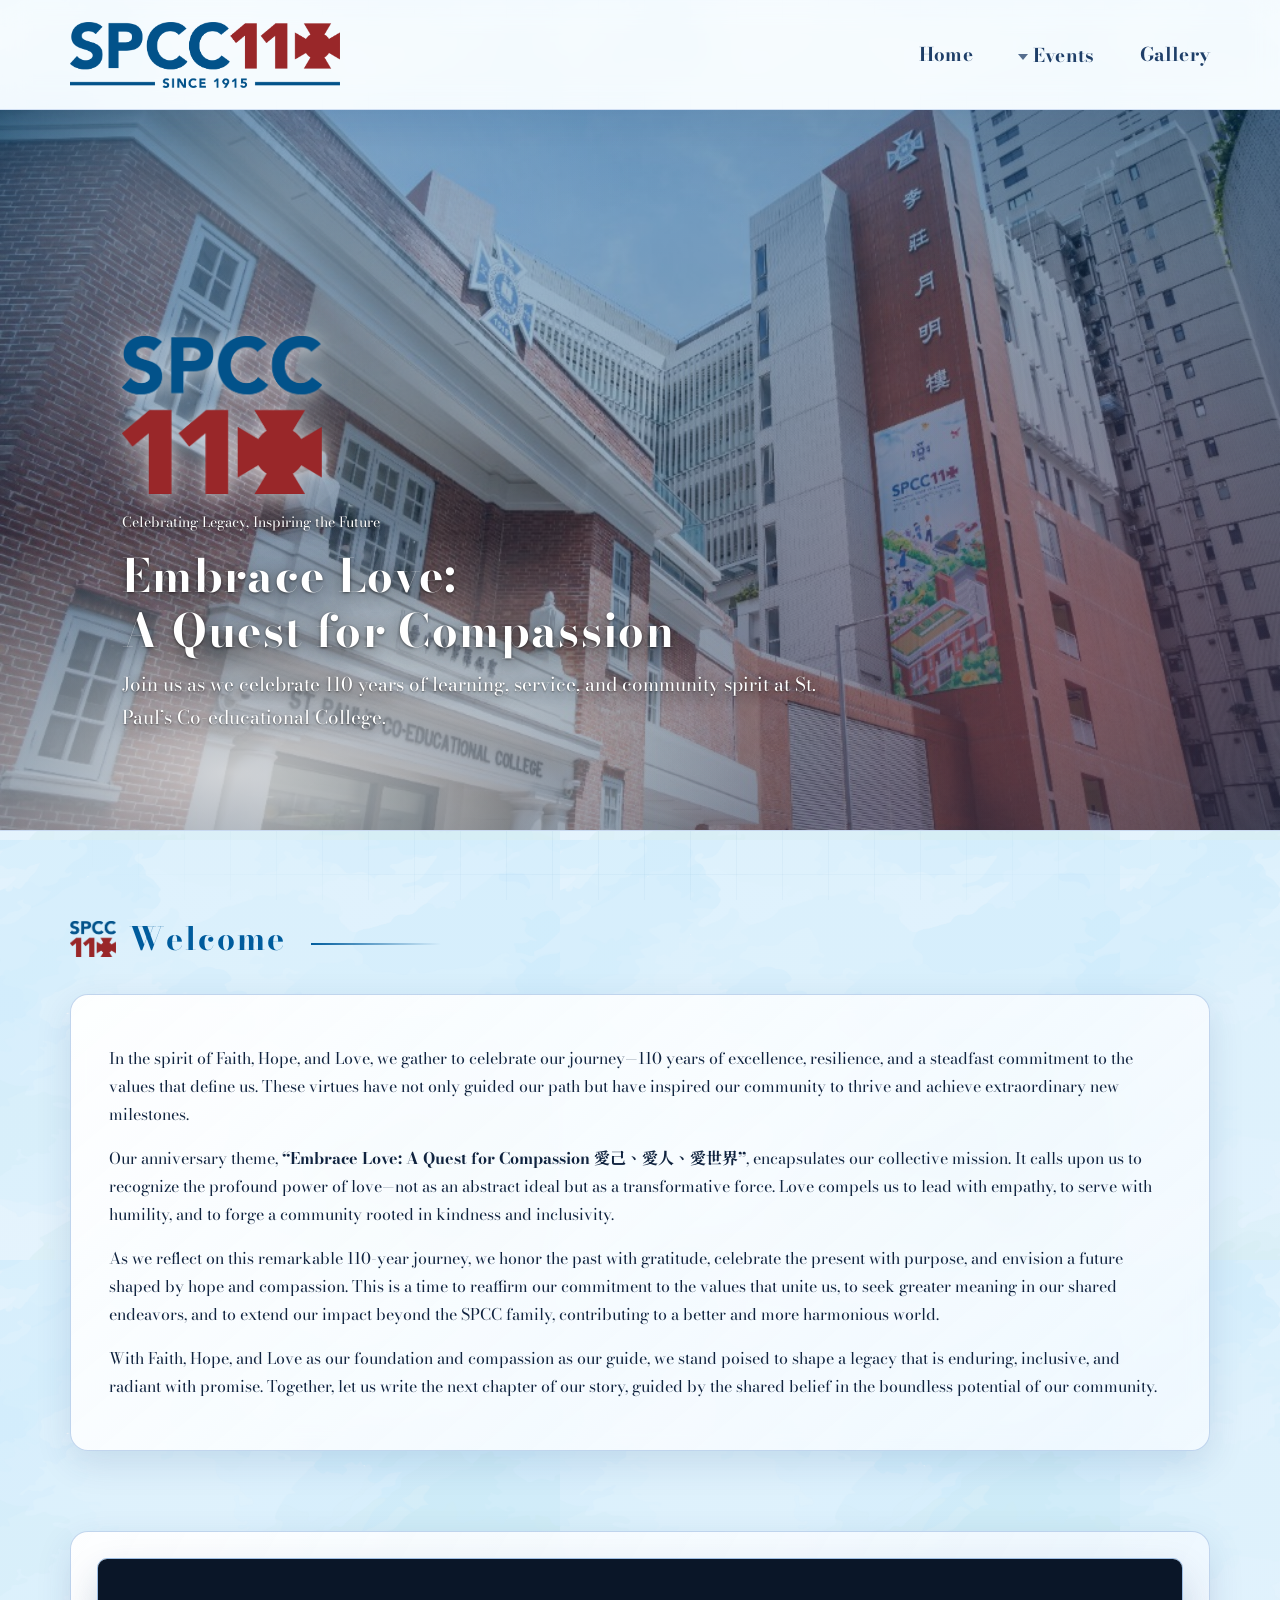
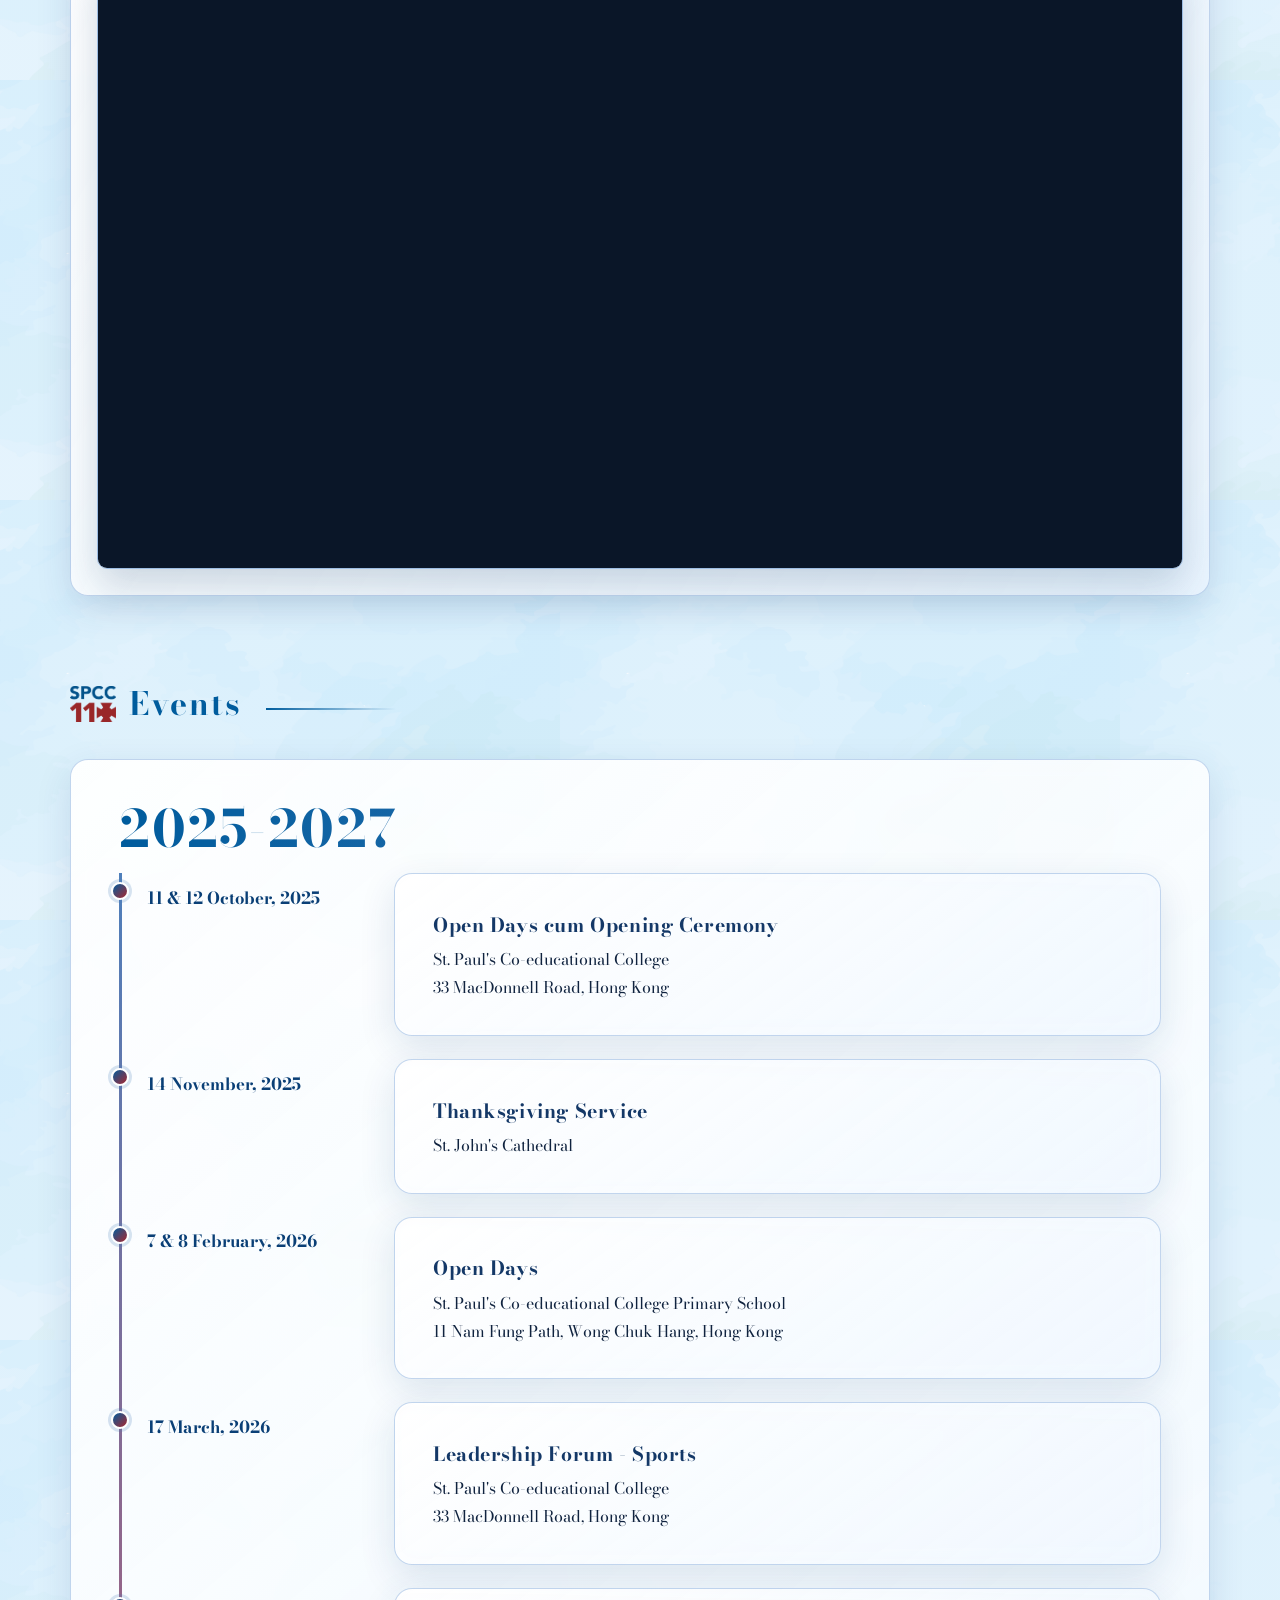
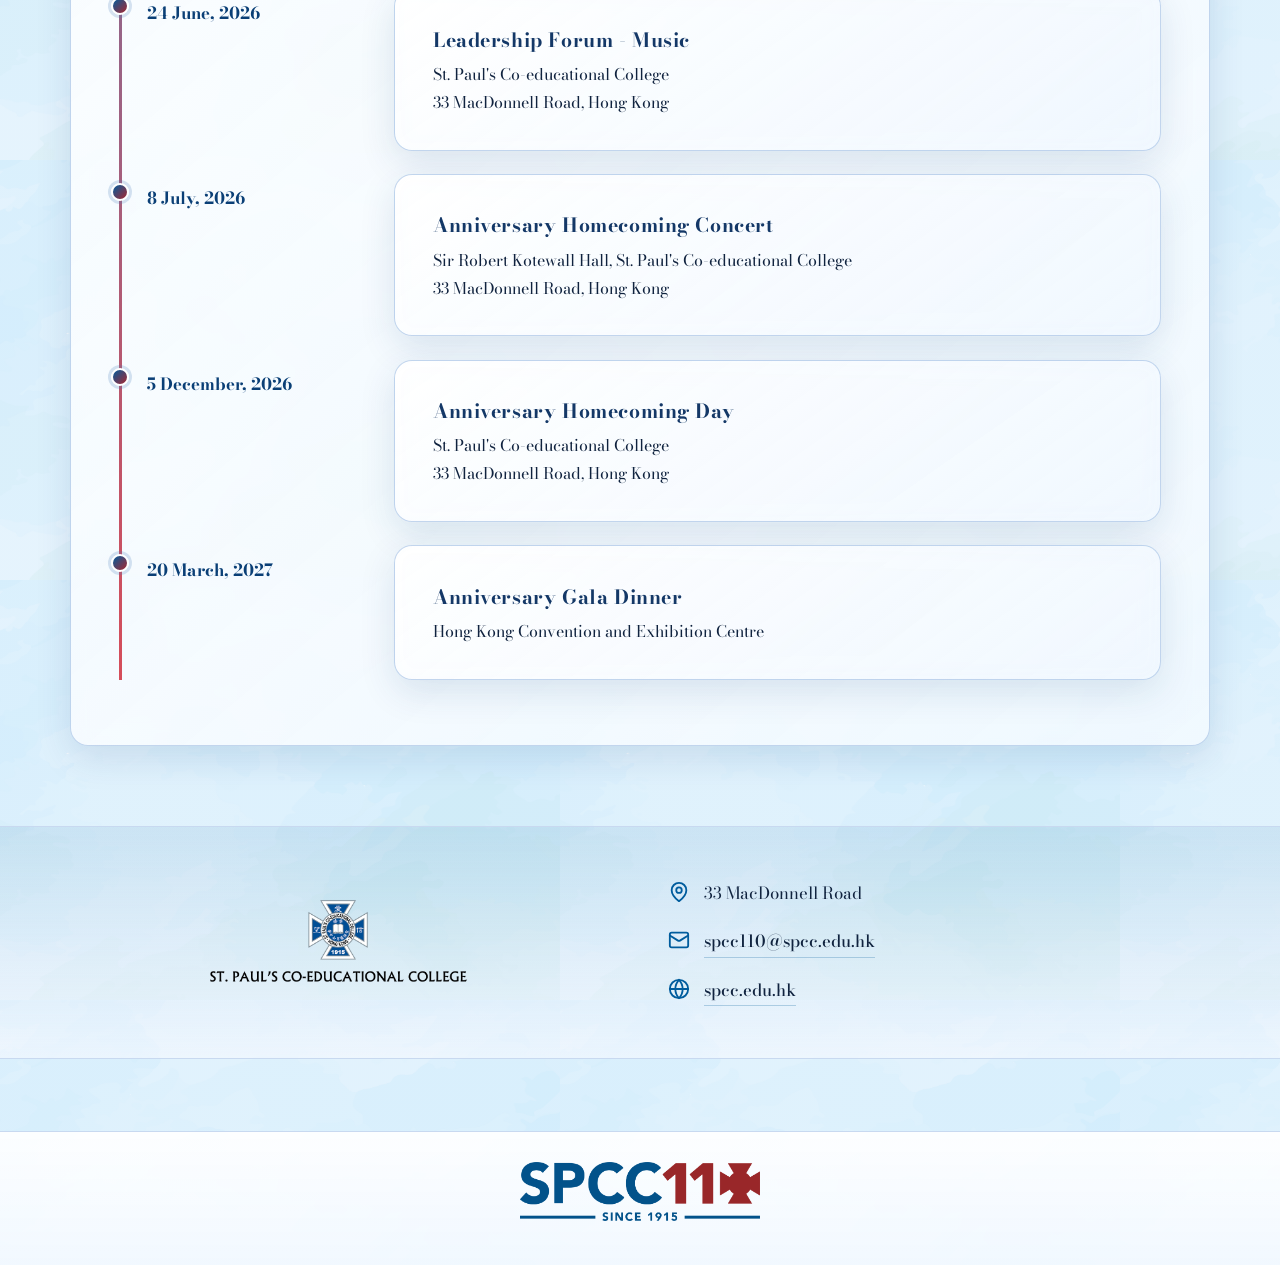
==== commit b706eb10: "Add files via upload" ====
--- a/index.html
+++ b/index.html
@@ -140,19 +140,13 @@
     <section class="container section reveal" id="theme-song">
       <div class="card video-card">
         <div class="video-wrapper">
-          <video
-            autoplay
-            muted
-            controls
-            playsinline
-            preload="metadata"
+          <iframe
+            src="https://www.youtube-nocookie.com/embed/Pf36RZ3tcj4?rel=0"
             title="SPCC 110th Anniversary Theme Song"
-          >
-            <source
-              src="assets/Embrace%20love%20website%20final.mp4"
-              type="video/mp4"
-            />
-          </video>
+            loading="lazy"
+            allow="accelerometer; clipboard-write; encrypted-media; gyroscope; picture-in-picture; web-share"
+            allowfullscreen
+          ></iframe>
         </div>
       </div>
     </section>
--- a/styles.css
+++ b/styles.css
@@ -38,7 +38,7 @@
   color: var(--text);
   background-color: var(--bg);
   background-image: linear-gradient(rgba(244, 248, 255, 0.46), rgba(244, 248, 255, 0.52)),
-    url("assets/branding/theme-bg-blue.png");
+    url("/assets/branding/theme-bg-blue.png");
   background-repeat: no-repeat, repeat;
   background-size: auto, 560px auto;
   background-attachment: scroll, scroll;
@@ -478,8 +478,14 @@
     box-sizing: border-box;
     margin: 0;
     padding: 1rem 0.85rem;
-    justify-content: space-between;
+    justify-content: flex-start;
     align-items: center;
+  }
+
+  .nav-dropdown-trigger::before {
+    order: 2;
+    margin-left: auto;
+    margin-top: 0;
   }
 
   .nav-dropdown-menu {
@@ -531,7 +537,7 @@
       rgba(0, 52, 92, 0.38) 42%,
       rgba(28, 48, 72, 0.62) 100%
     ),
-    url("assets/branding/hero-campus.png") center / cover;
+    url("/assets/branding/hero-campus.png") center / cover;
   color: #fff;
   border-bottom: 1px solid var(--line);
   min-height: 56.25vw;
